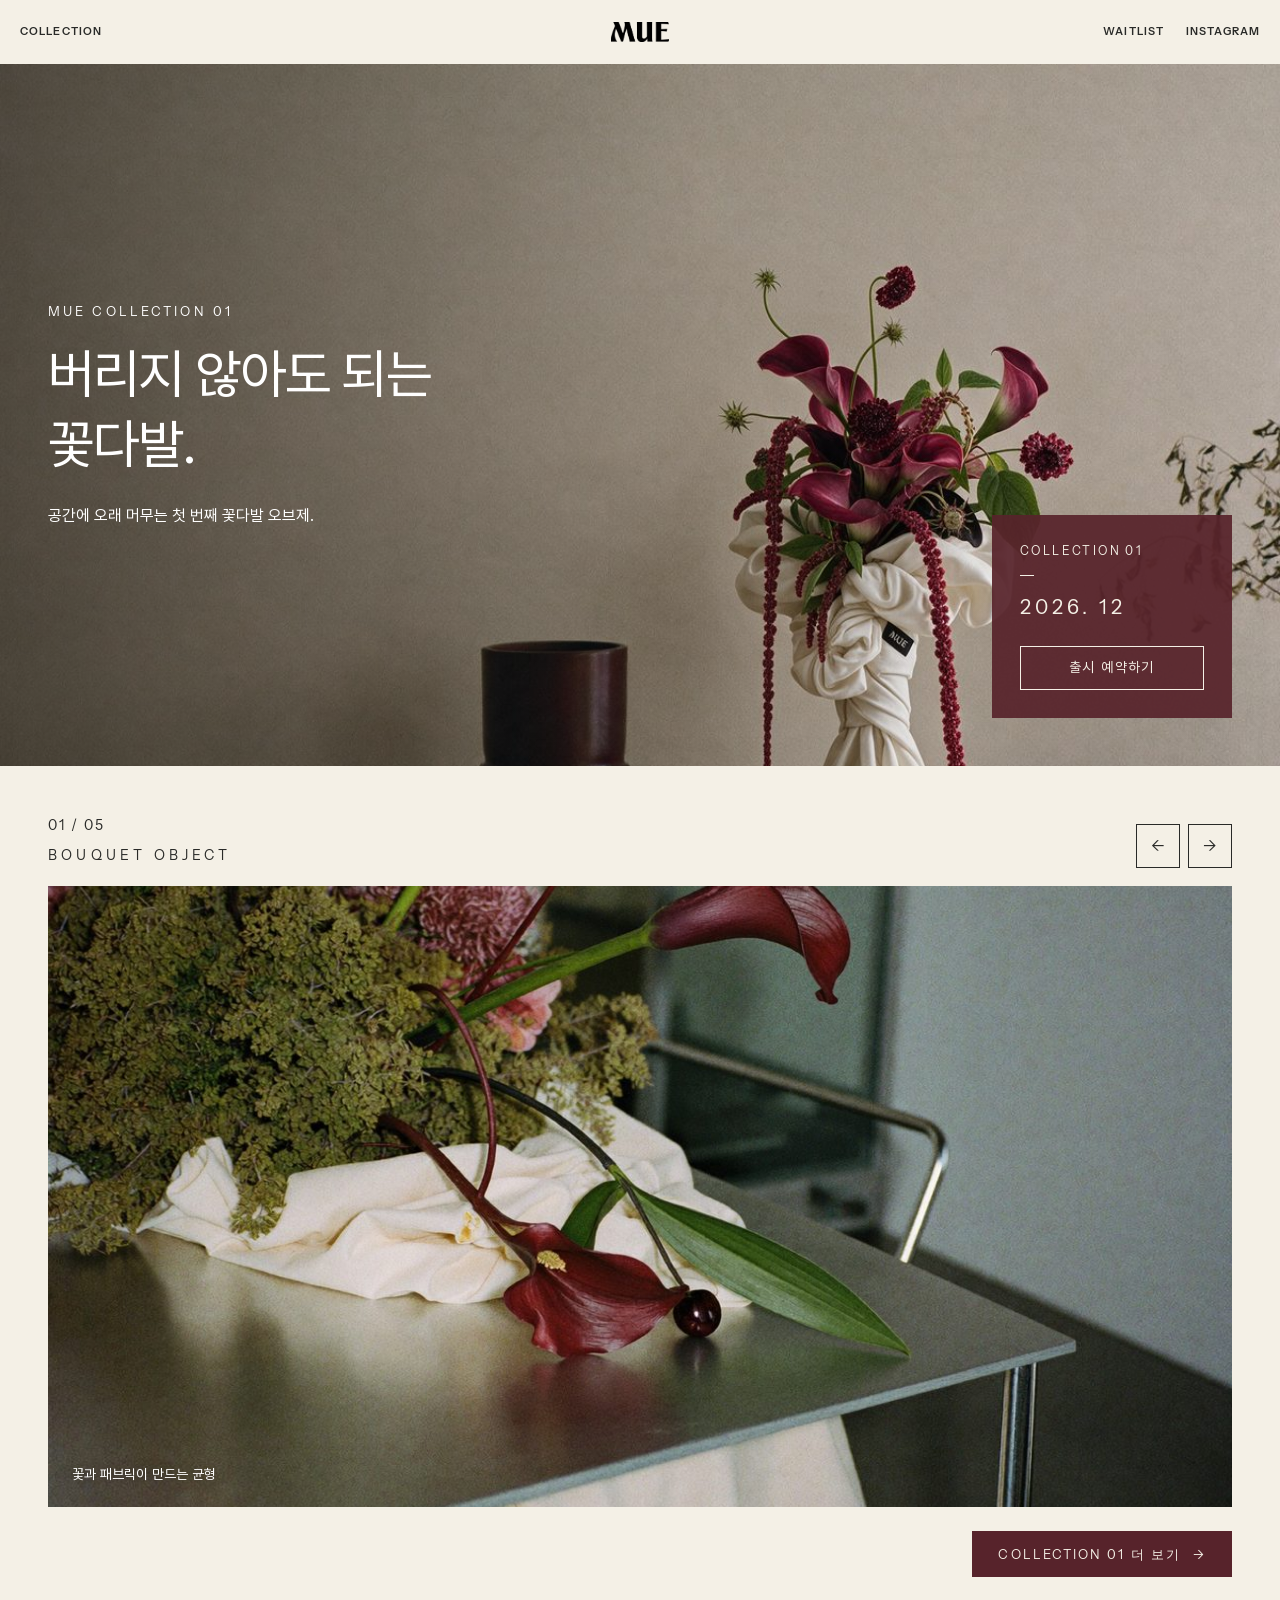
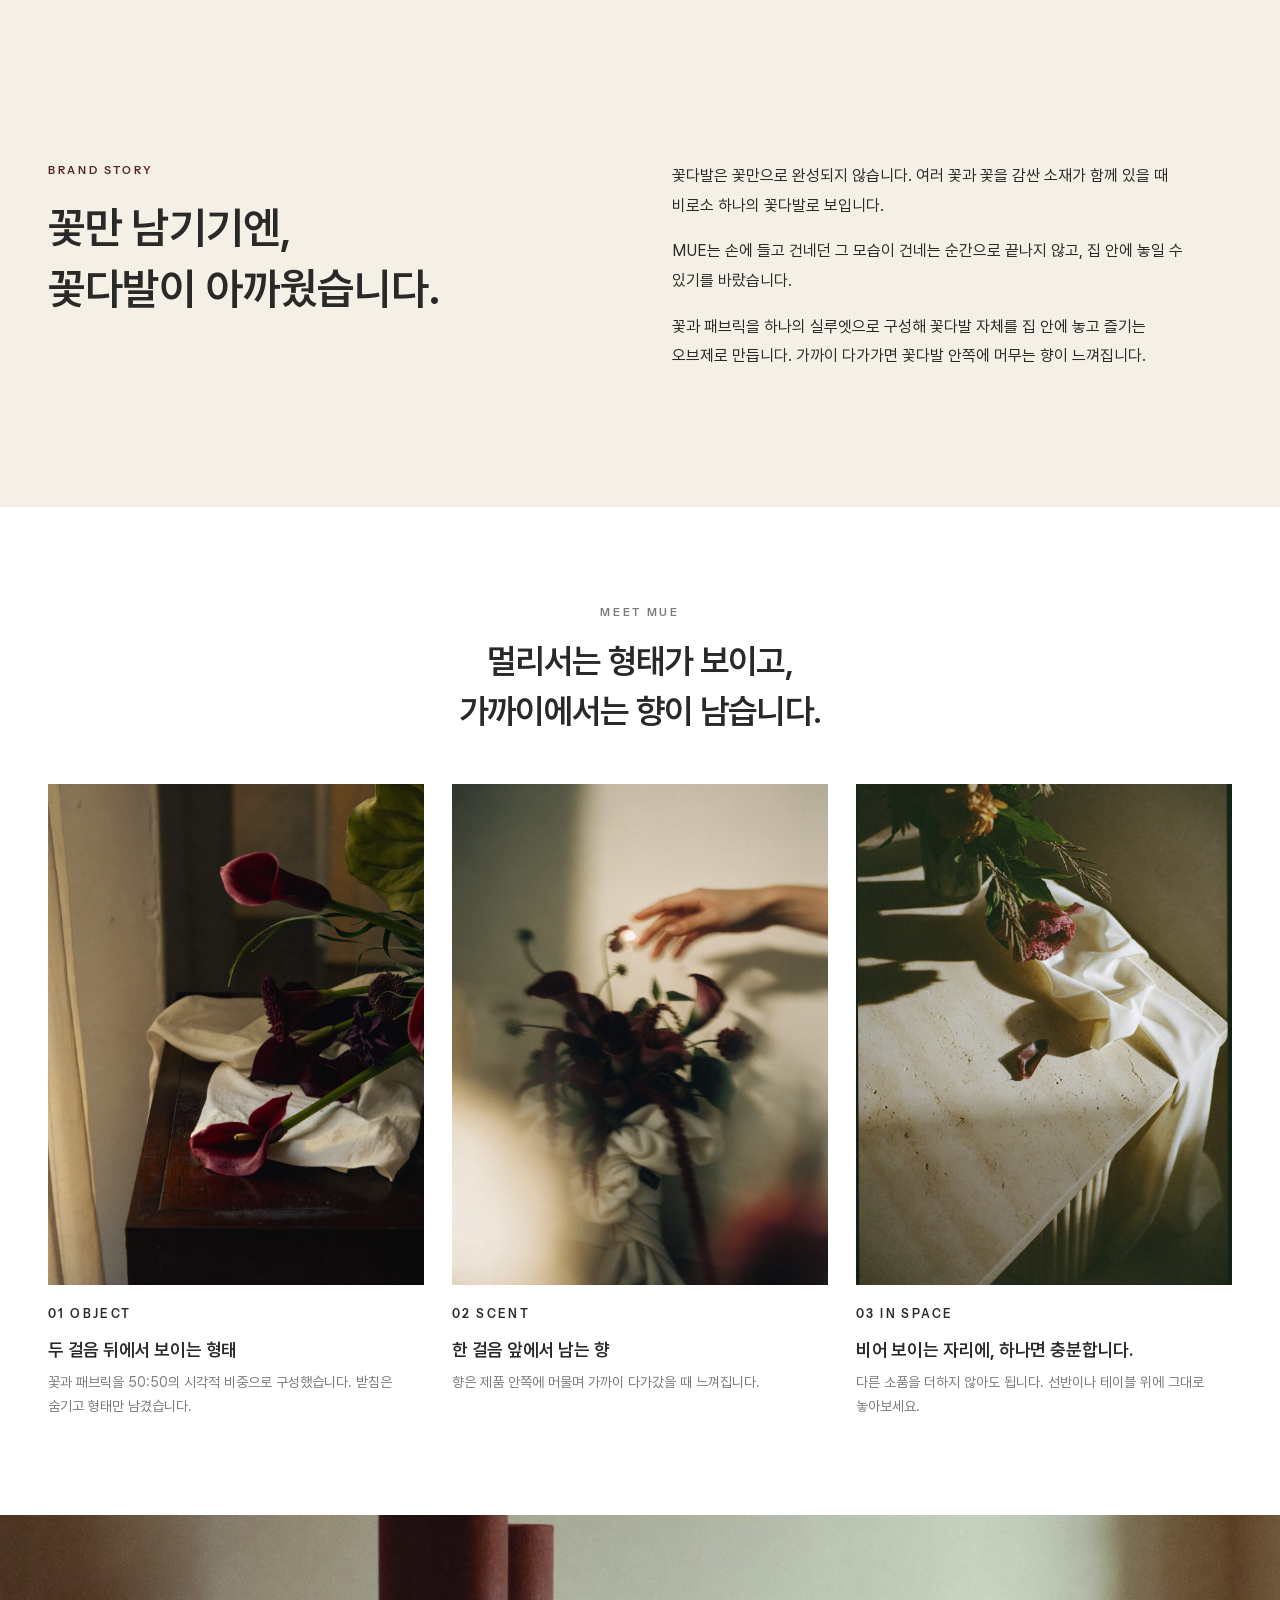
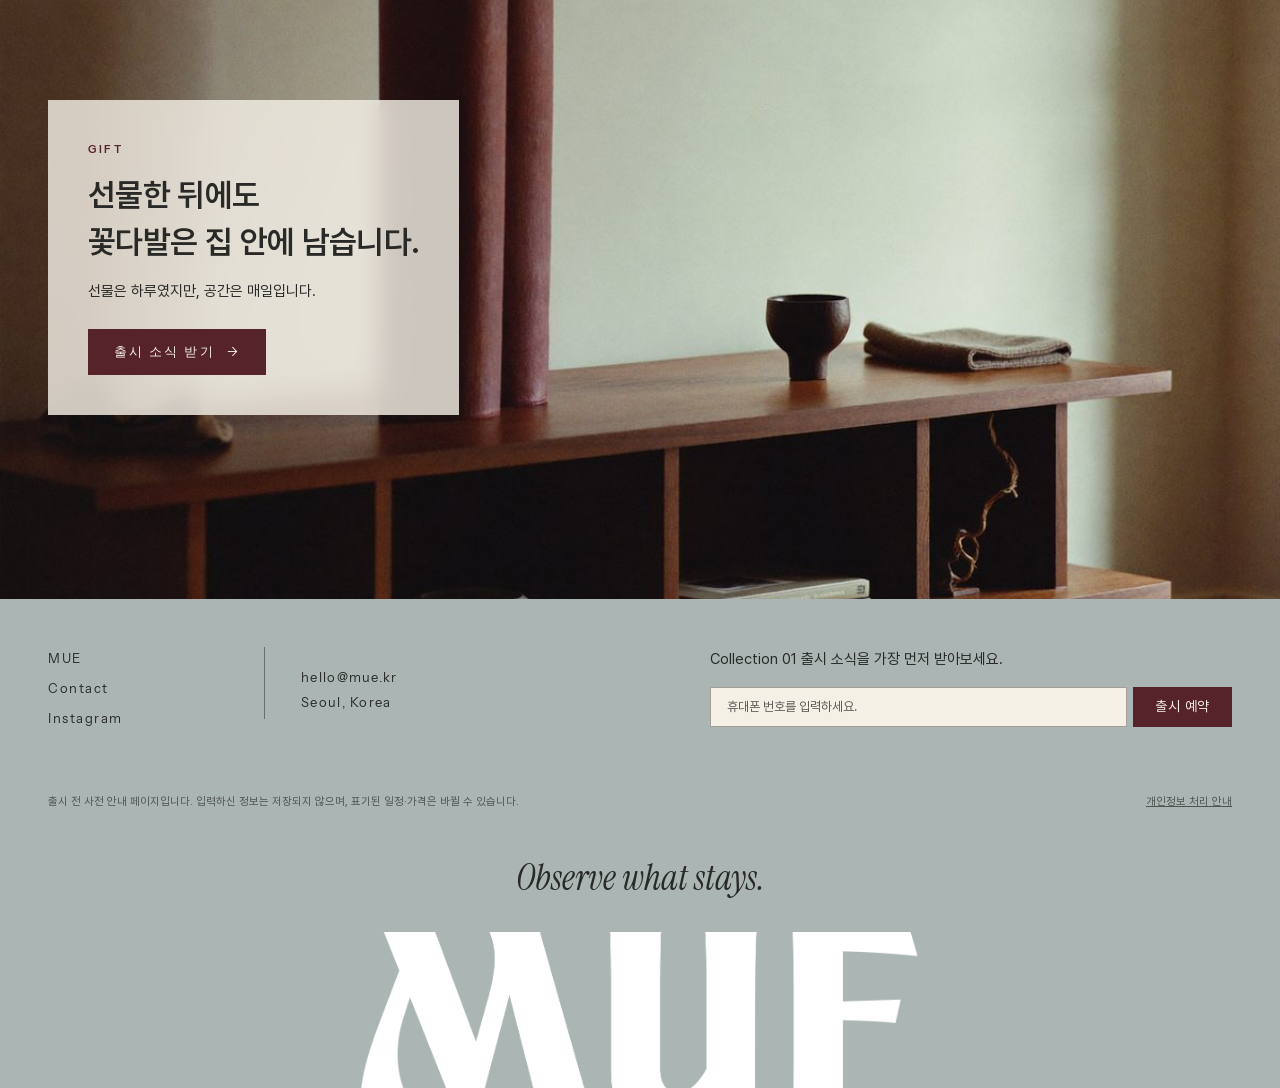
==== index.html @ 1f2057c5 "Publish MUE Collection 01 website" ====
<!doctype html>
<html lang="ko">
<head>
<meta charset="utf-8">
<meta name="viewport" content="width=device-width, initial-scale=1">
<title>MUE | 버리지 않아도 되는 꽃다발</title>
<meta name="description" content="건네던 꽃다발을, 집 안에 그대로 놓고 즐기세요. 형태와 향이 머무는 홈 오브제 MUE Collection 01, 2026년 12월 출시 예정.">
<meta property="og:title" content="MUE | 버리지 않아도 되는 꽃다발">
<meta property="og:description" content="공간에 오래 머무는 첫 번째 꽃다발 오브제. MUE Collection 01 출시 알림을 받아보세요.">
<meta property="og:image" content="assets/img/hero.jpg">
<meta property="og:type" content="website">
<link rel="icon" href="assets/img/logo-ink.png">
<script src="assets/js/config.js"></script>
<link rel="stylesheet" href="assets/fonts/fonts.css">
<link rel="stylesheet" href="assets/css/style.css">
</head>
<body>
<header class="hd">
  <nav class="l"><a href="product.html" data-cta="header_collection">COLLECTION</a></nav>
  <a class="wordmark" href="index.html" aria-label="MUE 홈"><img src="assets/img/logo-ink.png" alt="MUE"></a>
  <nav class="r"><a class="hide-m" href="waitlist.html" data-cta="header_waitlist">WAITLIST</a><a href="https://www.instagram.com/mue.objects/" target="_blank" rel="noopener noreferrer" data-cta="header_instagram">INSTAGRAM</a></nav>
</header>

<main>
  <!-- 01 HERO: 참고 이미지 상단 그대로 (왼쪽 문구 + 오른쪽 와인색 출시 카드) -->
  <section class="home-hero" id="detail">
    <img src="assets/img/hero.jpg" alt="원목 선반 위에 놓인 MUE 꽃다발 오브제">
    <div class="copy">
      <span class="en">MUE COLLECTION 01</span>
      <h1>버리지 않아도 되는<br>꽃다발.</h1>
      <p>공간에 오래 머무는 첫 번째 꽃다발 오브제.</p>
    </div>
    <aside class="wait-card">
      <span class="en">COLLECTION 01</span>
      <span class="dash"></span>
      <p class="date">2026. 12</p>
      <a class="btn-line" href="waitlist.html" data-cta="hero_waitlist">출시 예약하기</a>
    </aside>
  </section>

  <!-- 02 01/05 BOUQUET OBJECT: 참고 이미지의 큰 가로 이미지 + 번호를 5장 넘김으로 -->
  <section class="slider" aria-label="MUE Collection 01 이미지">
    <div class="top">
      <div>
        <p class="count"><span id="sl-now">01</span> / 05</p>
        <p class="name" id="sl-name">BOUQUET OBJECT</p>
      </div>
      <div class="arrows">
        <button type="button" id="sl-prev" aria-label="이전 이미지">←</button>
        <button type="button" id="sl-next" aria-label="다음 이미지">→</button>
      </div>
    </div>
    <div class="slides" id="slides">
      <figure data-name="BOUQUET OBJECT"><img src="assets/img/alt-detail.jpg" alt="패브릭 위에 놓인 꽃다발 오브제" loading="lazy"><figcaption>꽃과 패브릭이 만드는 균형</figcaption></figure>
      <figure data-name="FABRIC"><img src="assets/img/fabric-closeup.jpg" alt="묶인 아이보리 패브릭 클로즈업" loading="lazy"><figcaption>패브릭의 결을 가까이에서</figcaption></figure>
      <figure data-name="SCENT"><img src="assets/img/scent.jpg" alt="꽃다발 오브제로 손을 뻗는 모습" loading="lazy"><figcaption>한 걸음 앞에서 남는 향</figcaption></figure>
      <figure data-name="IN SPACE"><img src="assets/img/mood-window.jpg" alt="창가 콘솔 위 오브제" loading="lazy"><figcaption>창가에 머무는 꽃다발</figcaption></figure>
      <figure data-name="HELD"><img src="assets/img/held-scale.jpg" alt="MUE 꽃다발을 안고 있는 사람" loading="lazy"><figcaption>손에 들던 꽃다발이 집 안에 머뭅니다</figcaption></figure>
    </div>
    <div class="more"><a class="btn-wine" href="product.html" data-cta="slider_more">COLLECTION 01 더 보기 <span aria-hidden="true">→</span></a></div>
  </section>

  <!-- 03 브랜드 스토리 (MUE_Copy_Bank 3. 브랜드 스토리) -->
  <section class="story-sec">
    <div class="rv">
      <span class="en">BRAND STORY</span>
      <h2>꽃만 남기기엔,<br>꽃다발이 아까웠습니다.</h2>
    </div>
    <div class="rv">
      <p>꽃다발은 꽃만으로 완성되지 않습니다. 여러 꽃과 꽃을 감싼 소재가 함께 있을 때 비로소 하나의 꽃다발로 보입니다.</p>
      <p>MUE는 손에 들고 건네던 그 모습이 건네는 순간으로 끝나지 않고, 집 안에 놓일 수 있기를 바랐습니다.</p>
      <p>꽃과 패브릭을 하나의 실루엣으로 구성해 꽃다발 자체를 집 안에 놓고 즐기는 오브제로 만듭니다. 가까이 다가가면 꽃다발 안쪽에 머무는 향이 느껴집니다.</p>
    </div>
  </section>

  <!-- 04 제품 경험: Fumum 3장 이미지 줄 (Copy_Bank 4. 제품 경험 / 5. 구조 / 6. 공간) -->
  <section class="trio" id="spec">
    <div class="head rv">
      <span class="en">MEET MUE</span>
      <h2>멀리서는 형태가 보이고,<br>가까이에서는 향이 남습니다.</h2>
    </div>
    <div class="grid">
      <figure class="rv"><img src="assets/img/flower-fabric.jpg" alt="원목 테이블 위 꽃과 패브릭" loading="lazy"><figcaption><span class="en">01 OBJECT</span><h3>두 걸음 뒤에서 보이는 형태</h3><p>꽃과 패브릭을 50:50의 시각적 비중으로 구성했습니다. 받침은 숨기고 형태만 남겼습니다.</p></figcaption></figure>
      <figure class="rv"><img src="assets/img/motion.jpg" alt="꽃다발 위로 손을 뻗는 흐릿한 장면" loading="lazy"><figcaption><span class="en">02 SCENT</span><h3>한 걸음 앞에서 남는 향</h3><p>향은 제품 안쪽에 머물며 가까이 다가갔을 때 느껴집니다.</p></figcaption></figure>
      <figure class="rv"><img src="assets/img/material-story.jpg" alt="석재 테이블 위 패브릭과 꽃잎" loading="lazy"><figcaption><span class="en">03 IN SPACE</span><h3>비어 보이는 자리에, 하나면 충분합니다.</h3><p>다른 소품을 더하지 않아도 됩니다. 선반이나 테이블 위에 그대로 놓아보세요.</p></figcaption></figure>
    </div>
  </section>

  <!-- 05 선물 (Copy_Bank 7. 선물 메시지) -->
  <section class="gift">
    <img src="assets/img/mood-interior.jpg" alt="원목 선반이 놓인 조용한 방" loading="lazy">
    <div class="txt rv">
      <span class="en">GIFT</span>
      <h2>선물한 뒤에도<br>꽃다발은 집 안에 남습니다.</h2>
      <p>선물은 하루였지만, 공간은 매일입니다.</p>
      <a class="btn-wine" href="waitlist.html" data-cta="gift_waitlist">출시 소식 받기 <span aria-hidden="true">→</span></a>
    </div>
  </section>
</main>

<!-- 하단: 참고 이미지의 회청색 띠 + 큰 로고 -->
<footer class="ft2">
  <div class="row">
    <ul>
      <li>MUE</li>
      <li><a href="mailto:hello@mue.kr" data-todo="email">Contact</a></li>
      <li><a href="https://www.instagram.com/mue.objects/" target="_blank" rel="noopener noreferrer" data-cta="footer_instagram">Instagram</a></li>
    </ul>
    <span class="vr" aria-hidden="true"></span>
    <p class="info">hello@mue.kr<br>Seoul, Korea</p>
    <div class="sub" id="apply">
      <p>Collection 01 출시 소식을 가장 먼저 받아보세요.</p>
      <form data-form="home_footer" novalidate>
        <input class="input" type="tel" inputmode="numeric" autocomplete="off" placeholder="휴대폰 번호를 입력하세요." aria-label="휴대폰 번호" data-phone data-required data-label="휴대폰 번호">
        <button class="btn-wine" type="submit" data-cta="home_footer_submit">출시 예약</button>
      </form>
      <p class="err" role="alert"></p>
    </div>
  </div>
  <div class="legal">
    <span>출시 전 사전 안내 페이지입니다. 입력하신 정보는 저장되지 않으며, 표기된 일정·가격은 바뀔 수 있습니다.</span>
    <a href="#" data-privacy-open>개인정보 처리 안내</a>
  </div>
  <p class="motto">Observe what stays.</p>
  <div class="giant"><img src="assets/img/logo-white.png" alt=""></div>
</footer>

<div class="modal" id="privacy-modal" role="dialog" aria-modal="true" aria-labelledby="privacy-title" aria-hidden="true">
  <div class="modal-box">
    <span class="badge">개인정보 미수집 · 즉시 파기</span>
    <h2 id="privacy-title">개인정보 처리 안내</h2>
    <ol>
      <li><strong>입력하신 정보는 저장하지 않습니다.</strong> 서버, 데이터베이스, 스프레드시트, 이메일, 외부 서비스 어디로도 전송되지 않습니다.</li>
      <li>입력값은 이 화면에만 잠시 머물며, 완료 버튼을 누르는 <strong>즉시 지워집니다.</strong> 쿠키나 브라우저 저장소에도 남지 않습니다.</li>
      <li>방문 수, 버튼 클릭 같은 익명 방문 통계를 분석 도구로 집계할 수 있습니다. 이 통계에는 입력하신 연락처가 포함되지 않습니다.</li>
    </ol>
    <label><input type="checkbox" id="privacy-agree"> 위 내용을 확인했으며, 입력값이 저장되지 않고 즉시 지워진다는 점에 동의합니다.</label>
    <div class="modal-actions">
      <button type="button" class="cancel" id="privacy-cancel">닫기</button>
      <button type="button" class="ok" id="privacy-ok" disabled>확인했습니다</button>
    </div>
  </div>
</div>

<script src="assets/js/main.js"></script>
<script>
/* 01 / 05 넘김 */
(function () {
  var box = document.getElementById('slides'); if (!box) return;
  var figs = box.querySelectorAll('figure'), now = document.getElementById('sl-now'), name = document.getElementById('sl-name');
  function idx() { return Math.round(box.scrollLeft / box.clientWidth); }
  function go(i) { i = (i + figs.length) % figs.length; box.scrollTo({ left: i * box.clientWidth, behavior: 'smooth' }); }
  box.addEventListener('scroll', function () {
    var i = Math.min(figs.length - 1, idx());
    now.textContent = String(i + 1).padStart(2, '0');
    name.textContent = figs[i].getAttribute('data-name');
  }, { passive: true });
  document.getElementById('sl-prev').addEventListener('click', function () { go(idx() - 1); });
  document.getElementById('sl-next').addEventListener('click', function () { go(idx() + 1); if (window.gtag) gtag('event', 'slider_next', { slide: idx() + 2 }); });
})();
</script>
</body>
</html>
---- assets/fonts/fonts.css ----
@font-face {
  font-family: "Instrument Sans";
  src: url("./web/InstrumentSans-Regular.woff2") format("woff2");
  font-style: normal;
  font-weight: 400;
  font-display: swap;
}

@font-face {
  font-family: "Instrument Sans";
  src: url("./web/InstrumentSans-SemiBold.woff2") format("woff2");
  font-style: normal;
  font-weight: 600;
  font-display: swap;
}

@font-face {
  font-family: "Instrument Serif";
  src: url("./web/InstrumentSerif-Italic.woff2") format("woff2");
  font-style: italic;
  font-weight: 400;
  font-display: swap;
}

@font-face {
  font-family: "Pretendard";
  src: url("./web/Pretendard-Regular.woff2") format("woff2");
  font-style: normal;
  font-weight: 400;
  font-display: swap;
}

@font-face {
  font-family: "Pretendard";
  src: url("./web/Pretendard-SemiBold.woff2") format("woff2");
  font-style: normal;
  font-weight: 600;
  font-display: swap;
}

@font-face {
  font-family: "Pretendard";
  src: url("./web/Pretendard-Bold.woff2") format("woff2");
  font-style: normal;
  font-weight: 700;
  font-display: swap;
}

:root {
  --font-en-sans: "Instrument Sans", sans-serif;
  --font-en-serif: "Instrument Serif", serif;
  --font-ko: "Pretendard", sans-serif;
}

/* Recommended role mapping */
.heading-en {
  font-family: var(--font-en-sans);
  font-weight: 600;
}

.heading-ko {
  font-family: var(--font-ko);
  font-weight: 700;
}

.body-en {
  font-family: var(--font-en-sans);
  font-weight: 400;
}

.body-ko {
  font-family: var(--font-ko);
  font-weight: 400;
}

.accent-en {
  font-family: var(--font-en-serif);
  font-style: italic;
  font-weight: 400;
}

.accent-ko {
  font-family: var(--font-ko);
  font-weight: 600;
}
---- assets/css/style.css ----
/* MUE — Collection 01
   색·글꼴은 여기 :root 한 곳에서만 바꿉니다. (Figma 변수 이름 그대로)
   글꼴 파일은 학생이 보낸 MUE_Web_Font_Package 그대로 assets/fonts/ 에 있고, 각 HTML이 fonts.css를 먼저 불러옵니다.
   역할: 영문 제목 Instrument Sans 600 / 한글 제목 Pretendard 700 / 본문 Pretendard 400 / 강조 Instrument Serif Italic */

:root {
  --mue-wrap-ivory: #f4f0e6;
  --mue-ink: #292a28;
  --mue-ribbon-orange: #e8672e;
  --mue-veil-lilac: #c9c1d8;
  --mue-white: #ffffff;
  /* 메인·리드 참고 이미지 색 */
  --mue-wine: #57232b;
  --mue-mist: #aab5b4;
  --mue-sage: #9da386;
  --mue-line: rgba(41, 42, 40, .18);
  --mue-muted: rgba(41, 42, 40, .62);

  --f-en: "Instrument Sans", "Helvetica Neue", Arial, sans-serif;
  --f-serif: "Instrument Serif", Georgia, serif;
  --f-ko: "Pretendard", "Apple SD Gothic Neo", sans-serif;
}

*, *::before, *::after { box-sizing: border-box; }
html { -webkit-text-size-adjust: 100%; scroll-behavior: smooth; }
body {
  margin: 0;
  background: var(--mue-wrap-ivory);
  color: var(--mue-ink);
  font-family: var(--f-ko);
  font-size: 15px;
  line-height: 1.7;
  word-break: keep-all;
  -webkit-font-smoothing: antialiased;
}
img { display: block; max-width: 100%; }
a { color: inherit; }
button { font: inherit; }
p, h1, h2, h3 { margin: 0; }

.en { font-family: var(--f-en); font-weight: 600; letter-spacing: .1em; text-transform: uppercase; }
.eyebrow { font-family: var(--f-en); font-weight: 600; font-size: 11px; letter-spacing: .12em; text-transform: uppercase; color: var(--mue-ribbon-orange); }
.idx { font-family: var(--f-serif); font-style: italic; font-size: 64px; line-height: 1.06; color: var(--mue-ribbon-orange); }

/* ---------- header ---------- */
.hd {
  position: sticky; top: 0; z-index: 30;
  display: grid; grid-template-columns: 1fr auto 1fr; align-items: center;
  height: 64px; padding: 0 20px;
  background: var(--mue-wrap-ivory);
  border-bottom: 1px solid transparent;
  transition: border-color .2s;
}
.hd.scrolled { border-color: var(--mue-line); }
.hd .l, .hd .r { font-family: var(--f-en); font-weight: 600; font-size: 11px; letter-spacing: .1em; text-transform: uppercase; display: flex; gap: 22px; }
.hd .r { justify-content: flex-end; }
.hd a { text-decoration: none; }
.hd a:hover { color: var(--mue-ribbon-orange); }
.wordmark { font-family: var(--f-en); font-weight: 600; font-size: 22px; letter-spacing: -.02em; text-decoration: none; }
.wordmark img { height: 20px; width: auto; }
.hd .menu-btn { background: none; border: 0; padding: 0; cursor: pointer; font-family: var(--f-en); font-weight: 600; font-size: 11px; letter-spacing: .1em; color: inherit; }
.drawer { display: none; }

/* ---------- buttons ---------- */
.btn {
  display: inline-flex; align-items: center; justify-content: center;
  height: 54px; padding: 0 28px; border: 0; cursor: pointer;
  background: var(--mue-ribbon-orange); color: var(--mue-white);
  font-family: var(--f-ko); font-weight: 700; font-size: 15px; text-decoration: none;
  transition: background .2s;
}
.btn:hover { background: #d4561f; }
.btn.block { width: 100%; }
.btn.ink { background: var(--mue-ink); }
.btn.ink:hover { background: #000; }
.link-u { font-family: var(--f-en); font-weight: 600; font-size: 11px; letter-spacing: .12em; text-transform: uppercase; text-decoration: none; border-bottom: 1px solid currentColor; padding-bottom: 3px; }
.link-u:hover { color: var(--mue-ribbon-orange); }
.note { font-size: 11px; color: var(--mue-muted); }

/* =========================================================
   HOME (index.html) — 학생 참고 이미지(01_메인_홈_참고이미지) 구성 그대로
   + 레퍼런스: Fumum(이미지 위 대기 카드, 3장 이미지 줄) / Abel(번호 붙은 가로 넘김, 아래 큰 로고)
   ========================================================= */
.home-hero { position: relative; height: min(78svh, 760px); min-height: 520px; overflow: hidden; background: #8f8578; color: var(--mue-white); }
.home-hero > img { position: absolute; inset: 0; width: 100%; height: 100%; object-fit: cover; object-position: center 38%; }
.home-hero::after { content: ""; position: absolute; inset: 0; background: linear-gradient(90deg, rgba(30,24,20,.5) 0%, rgba(30,24,20,.12) 55%, rgba(30,24,20,0) 100%); }
.home-hero .copy { position: absolute; z-index: 1; left: 48px; top: 50%; transform: translateY(-50%); max-width: 520px; }
.home-hero .copy .en { font-weight: 400; font-size: 13px; letter-spacing: .24em; margin-bottom: 18px; display: block; }
.home-hero h1 { font-weight: 400; font-size: clamp(34px, 4.2vw, 56px); line-height: 1.3; letter-spacing: -.02em; }
.home-hero .copy p { margin-top: 22px; font-size: 16px; }
.wait-card {
  position: absolute; z-index: 1; right: 48px; bottom: 48px; width: 240px;
  padding: 26px 28px 28px; background: rgba(87, 35, 43, .92); color: var(--mue-wrap-ivory);
}
.wait-card .en { font-weight: 400; font-size: 12px; letter-spacing: .2em; display: block; }
.wait-card .dash { display: block; width: 14px; height: 1px; background: currentColor; margin: 14px 0; }
.wait-card .date { font-family: var(--f-en); font-size: 20px; letter-spacing: .2em; margin-bottom: 22px; }
.btn-line { display: flex; align-items: center; justify-content: center; height: 44px; border: 1px solid currentColor; color: inherit; text-decoration: none; font-size: 14px; letter-spacing: .1em; transition: background .2s, color .2s; }
.btn-line:hover { background: var(--mue-wrap-ivory); color: var(--mue-wine); }

.slider { padding: 48px 48px 64px; background: var(--mue-wrap-ivory); }
.slider .top { display: flex; justify-content: space-between; align-items: flex-end; margin-bottom: 18px; }
.slider .count { font-family: var(--f-en); font-size: 14px; letter-spacing: .14em; }
.slider .name { font-family: var(--f-en); font-size: 14px; letter-spacing: .3em; margin-top: 6px; text-transform: uppercase; }
.slider .arrows { display: flex; gap: 8px; }
.slider .arrows button { width: 44px; height: 44px; border: 1px solid var(--mue-ink); background: none; cursor: pointer; font-family: var(--f-en); font-size: 16px; color: var(--mue-ink); }
.slider .arrows button:hover { background: var(--mue-ink); color: var(--mue-wrap-ivory); }
.slides { display: flex; overflow-x: auto; scroll-snap-type: x mandatory; scrollbar-width: none; }
.slides::-webkit-scrollbar { display: none; }
.slides figure { flex: 0 0 100%; margin: 0; scroll-snap-align: start; position: relative; }
.slides img { width: 100%; aspect-ratio: 16/8.4; object-fit: cover; }
.slides figcaption { position: absolute; left: 24px; bottom: 20px; color: var(--mue-white); font-size: 14px; text-shadow: 0 1px 12px rgba(0,0,0,.35); }
.slider .more { display: flex; justify-content: flex-end; margin-top: 24px; }
.btn-wine { display: inline-flex; align-items: center; gap: 12px; height: 46px; padding: 0 26px; background: var(--mue-wine); color: var(--mue-wrap-ivory); text-decoration: none; font-family: var(--f-en); font-size: 13px; letter-spacing: .16em; border: 0; cursor: pointer; }
.btn-wine:hover { background: #3f171d; }

.trio { padding: 96px 48px; background: var(--mue-white); }
.trio .head { text-align: center; margin-bottom: 48px; }
.trio .head .en { font-size: 11px; letter-spacing: .24em; display: block; margin-bottom: 16px; color: var(--mue-muted); }
.trio .head h2 { font-weight: 600; font-size: clamp(24px, 3vw, 34px); line-height: 1.45; letter-spacing: -.02em; }
.trio .grid { display: grid; grid-template-columns: repeat(3, 1fr); gap: 28px; }
.trio figure { margin: 0; }
.trio img { width: 100%; aspect-ratio: 3/4; object-fit: cover; }
.trio figcaption { margin-top: 16px; }
.trio figcaption .en { font-size: 12px; letter-spacing: .2em; }
.trio figcaption p { margin-top: 6px; font-size: 14px; color: var(--mue-muted); }

/* footer (홈·리드 공용) — 참고 이미지의 회청색 띠 + 아래 큰 로고 */
.ft2 { background: var(--mue-mist); color: var(--mue-ink); padding: 48px 48px 0; overflow: hidden; }
.ft2 .row { display: grid; grid-template-columns: 180px 1px 1fr 1.4fr; gap: 36px; align-items: start; }
.ft2 .vr { width: 1px; height: 72px; background: var(--mue-ink); opacity: .5; }
.ft2 ul { list-style: none; margin: 0; padding: 0; display: grid; gap: 8px; font-family: var(--f-en); font-size: 13px; letter-spacing: .12em; }
.ft2 a { text-decoration: none; }
.ft2 a:hover { color: var(--mue-wine); }
.ft2 .info { font-family: var(--f-en); font-size: 13px; letter-spacing: .1em; line-height: 1.9; padding-top: 18px; }
.ft2 .sub p { font-size: 15px; margin-bottom: 14px; }
.ft2 .sub form { display: flex; gap: 6px; }
.ft2 .sub .input { height: 40px; background: var(--mue-wrap-ivory); border-color: rgba(41,42,40,.4); font-size: 13px; }
.ft2 .sub .btn-wine { height: 40px; padding: 0 22px; font-family: var(--f-ko); font-size: 14px; letter-spacing: .04em; flex: 0 0 auto; }
.ft2 .sub .err { margin-top: 6px; }
.ft2 .legal { margin-top: 28px; font-size: 11px; color: rgba(41,42,40,.7); display: flex; justify-content: space-between; gap: 12px; flex-wrap: wrap; }
.ft2 .legal a { text-decoration: underline; }
.ft2 .giant { margin: 24px auto -3.2%; width: min(560px, 62%); }
.ft2 .giant img { width: 100%; height: auto; }

/* ---------- footer ---------- */
.ft { background: var(--mue-ink); color: var(--mue-wrap-ivory); padding: 56px 32px 28px; font-size: 12px; }
.ft .cols { display: grid; grid-template-columns: 2fr 1fr 1fr; gap: 32px; margin-bottom: 44px; }
.ft .brand img { height: 30px; width: auto; margin-bottom: 14px; }
.ft h4 { margin: 0 0 12px; font-family: var(--f-en); font-weight: 600; font-size: 11px; letter-spacing: .12em; text-transform: uppercase; color: rgba(244,240,230,.55); }
.ft ul { list-style: none; margin: 0; padding: 0; display: grid; gap: 8px; }
.ft a { text-decoration: none; }
.ft a:hover { color: var(--mue-ribbon-orange); }
.ft .legal { border-top: 1px solid rgba(244,240,230,.18); padding-top: 18px; display: flex; justify-content: space-between; gap: 16px; flex-wrap: wrap; color: rgba(244,240,230,.6); font-size: 11px; }

/* =========================================================
   PRODUCT DETAIL (product.html) — Figma "MUE Collection 01 / Mobile Detail / v2" 그대로
   모바일 390 기준. 데스크톱에서는 가운데 480px 기둥으로 보여 줍니다.
   ========================================================= */
.pdp { max-width: 480px; margin: 0 auto; background: var(--mue-wrap-ivory); box-shadow: 0 0 0 1px var(--mue-line); }
body.pdp-page { background: #e9e5da; }
.pdp .hd { position: sticky; }
.pdp-img { width: 100%; object-fit: cover; }
.pdp-img.h520 { aspect-ratio: 390/520; }
.pdp-img.h500 { aspect-ratio: 390/500; }
.pdp-img.h540 { aspect-ratio: 390/540; }
.pdp section { padding-left: 24px; padding-right: 24px; }
.bg-ivory { background: var(--mue-wrap-ivory); }
.bg-white { background: var(--mue-white); }
.bg-lilac { background: var(--mue-veil-lilac); }

.p-hero { padding-top: 32px; padding-bottom: 48px; display: flex; flex-direction: column; gap: 18px; }
.p-hero .eyebrow { font-size: 12px; letter-spacing: .12em; }
.p-hero h1 { font-weight: 700; font-size: 38px; line-height: 48px; letter-spacing: -.02em; }
.p-hero .copy { font-size: 16px; line-height: 26px; }
.p-hero .release { font-weight: 600; font-size: 13px; }

.p-story { padding-top: 112px; padding-bottom: 120px; display: flex; flex-direction: column; gap: 28px; }
.p-story h2 { font-weight: 700; font-size: 30px; line-height: 42px; letter-spacing: -.02em; }
.p-story p { font-size: 15px; line-height: 26px; }

.p-meet { padding-top: 96px; padding-bottom: 96px; display: flex; flex-direction: column; gap: 22px; }
.p-meet h2 { font-weight: 700; font-size: 28px; line-height: 40px; letter-spacing: -.02em; }
.p-meet .list { font-size: 14px; line-height: 24px; }
.p-meet .list b { display: block; margin-top: 24px; font-weight: 700; }
.p-meet .gal { display: grid; grid-template-columns: 1fr 1fr; }
.p-meet .gal img { width: 100%; object-fit: cover; }
.p-meet .gal .big { grid-column: 1 / -1; aspect-ratio: 342/450; }
.p-meet .gal .sm { aspect-ratio: 171/125; }

.p-chapter { display: flex; flex-direction: column; gap: 24px; padding-top: 96px; padding-bottom: 96px; }
.p-chapter.tall { padding-top: 112px; padding-bottom: 104px; }
.p-chapter .ttl { font-family: var(--f-en); font-weight: 600; font-size: 54px; line-height: 56px; letter-spacing: -.04em; }
.p-chapter .ttl.s48 { font-size: 48px; line-height: 52px; }
.p-chapter h3 { font-weight: 700; font-size: 22px; line-height: 32px; }
.p-chapter h3.lh34 { line-height: 34px; }
.p-chapter p { font-size: 14px; line-height: 24px; }
.p-chapter .idx { font-size: 64px; line-height: 68px; }

.cap-wrap { position: relative; }
.cap {
  position: absolute; right: 24px; bottom: 24px; width: 190px; padding: 16px;
  display: flex; flex-direction: column; gap: 8px;
}
.cap .en { font-size: 10px; letter-spacing: .08em; line-height: 13px; }
.cap p { font-size: 11px; line-height: 18px; }
.cap.dark { background: rgba(41, 42, 40, .82); color: var(--mue-white); gap: 10px; }
.cap.lilac { background: rgba(201, 193, 216, .9); color: var(--mue-ink); }

.p-spaces { padding-top: 72px; padding-bottom: 72px; display: flex; flex-direction: column; gap: 18px; }
.p-spaces .eyebrow { font-size: 10px; }
.p-spaces h2 { font-weight: 700; font-size: 24px; line-height: 34px; }
.p-spaces .body { font-size: 14px; line-height: 23px; }
.swipe { display: flex; gap: 12px; overflow-x: auto; scroll-snap-type: x mandatory; margin-right: -24px; padding-right: 24px; scrollbar-width: none; }
.swipe::-webkit-scrollbar { display: none; }
.swipe .card { flex: 0 0 294px; scroll-snap-align: start; }
.swipe .card img { width: 294px; height: 330px; object-fit: cover; }
.swipe .card p { margin-top: 10px; font-size: 11px; line-height: 17px; }
.swipe-pg { display: flex; justify-content: space-between; font-family: var(--f-en); font-weight: 600; font-size: 10px; letter-spacing: .1em; }

.p-release { padding-top: 96px; padding-bottom: 72px; display: flex; flex-direction: column; gap: 20px; }
.p-release .label { font-family: var(--f-en); font-weight: 600; font-size: 12px; letter-spacing: .12em; }
.p-release .rt { font-family: var(--f-en); font-weight: 600; font-size: 44px; line-height: 48px; letter-spacing: -.04em; }
.p-release .price { font-weight: 700; font-size: 16px; }
.p-release .wl { font-size: 13px; line-height: 22px; }

/* ---------- form (공용) ---------- */
.field { display: flex; flex-direction: column; gap: 6px; }
.field label { font-size: 12px; font-weight: 600; }
.input {
  width: 100%; height: 52px; padding: 0 16px;
  background: var(--mue-wrap-ivory); border: 1px solid var(--mue-ink); border-radius: 0;
  font-family: var(--f-ko); font-size: 14px; color: var(--mue-ink);
}
.input::placeholder { color: var(--mue-ink); opacity: .75; }
select.input { appearance: none; background-image: linear-gradient(45deg, transparent 50%, var(--mue-ink) 50%), linear-gradient(135deg, var(--mue-ink) 50%, transparent 50%); background-position: calc(100% - 20px) 23px, calc(100% - 15px) 23px; background-size: 5px 5px; background-repeat: no-repeat; }
.input:focus { outline: 2px solid var(--mue-ribbon-orange); outline-offset: -2px; }
.chips { display: flex; flex-wrap: wrap; gap: 8px; }
.chips label { cursor: pointer; }
.chips input { position: absolute; opacity: 0; pointer-events: none; }
.chips span { display: inline-block; padding: 9px 14px; border: 1px solid var(--mue-ink); font-size: 13px; }
.chips input:checked + span { background: var(--mue-ink); color: var(--mue-wrap-ivory); }
.chips input:focus-visible + span { outline: 2px solid var(--mue-ribbon-orange); }
.agree { display: flex; gap: 10px; align-items: flex-start; font-size: 12px; line-height: 1.6; }
.agree input { margin-top: 3px; accent-color: var(--mue-ribbon-orange); }
.err { color: #b3261e; font-size: 12px; min-height: 18px; }

/* =========================================================
   LEAD (waitlist.html) — 학생 참고 이미지(02_리드_수집_페이지_참고이미지) 그대로
   ========================================================= */
.lead { text-align: center; padding: 120px 24px 72px; background: var(--mue-wrap-ivory); }
.lead .en.top { font-weight: 400; font-size: 15px; letter-spacing: .34em; display: block; }
.lead h1 { font-family: var(--f-serif); font-style: italic; font-weight: 400; font-size: clamp(64px, 9vw, 112px); line-height: 1; letter-spacing: .02em; margin: 26px 0 30px; }
.lead .rule { width: 58px; height: 2px; background: var(--mue-sage); margin: 0 auto 44px; }
.lead h2 { font-weight: 400; font-size: clamp(22px, 2.6vw, 32px); line-height: 1.45; letter-spacing: -.01em; }
.lead .sub { margin-top: 12px; font-size: clamp(15px, 1.6vw, 19px); }
.lead .box { max-width: 800px; margin: 64px auto 0; border: 1px solid var(--mue-ink); padding: 46px 46px 32px; text-align: left; }
.lead form { display: flex; flex-direction: column; gap: 22px; }
.lead .box .input { height: 64px; font-size: 16px; background: transparent; }
.lead .box .btn { height: 64px; background: var(--mue-wine); font-size: 18px; font-weight: 400; letter-spacing: .14em; }
.lead .box .btn:hover { background: #3f171d; }
.lead .box .opt { display: grid; gap: 10px; }
.lead .box .opt > span { font-size: 13px; font-weight: 600; }
.lead .box .chips span { border-color: rgba(41,42,40,.5); }
.lead .box .chips input:checked + span { background: var(--mue-wine); border-color: var(--mue-wine); }
.lead .box .agree { justify-content: center; }
.lead .box .fine { text-align: center; font-size: 15px; letter-spacing: .02em; }
.lead .box .err { text-align: center; }
.lead-giant { background: var(--mue-wrap-ivory); padding: 56px 20px 0; overflow: hidden; text-align: center; }
.lead-giant .legal-line { font-size: 11px; color: var(--mue-muted); margin-bottom: 40px; }
.lead-giant .legal-line a { text-decoration: underline; }
.lead-giant img { width: min(560px, 60%); margin: 0 auto -3.4%; }

.faq { padding: 96px 32px; background: var(--mue-white); }
.faq .in { max-width: 760px; margin: 0 auto; }
.faq h2 { font-family: var(--f-en); font-weight: 600; font-size: 13px; letter-spacing: .14em; margin-bottom: 24px; }
.faq details { border-top: 1px solid var(--mue-line); padding: 18px 0; }
.faq details:last-child { border-bottom: 1px solid var(--mue-line); }
.faq summary { cursor: pointer; font-weight: 700; font-size: 15px; list-style: none; display: flex; justify-content: space-between; gap: 16px; }
.faq summary::-webkit-details-marker { display: none; }
.faq summary::after { content: "+"; font-family: var(--f-en); font-weight: 400; }
.faq details[open] summary::after { content: "−"; }
.faq details p { margin-top: 10px; font-size: 14px; color: var(--mue-muted); }

/* thanks */
.thanks { min-height: calc(100svh - 64px); display: grid; place-items: center; text-align: center; padding: 64px 24px; background: var(--mue-veil-lilac); }
.thanks h1 { font-family: var(--f-en); font-weight: 600; font-size: clamp(40px, 7vw, 88px); line-height: 1; letter-spacing: -.04em; margin: 14px 0 22px; }
.thanks p { font-size: 15px; margin-bottom: 28px; }
.thanks .row { display: flex; gap: 12px; justify-content: center; flex-wrap: wrap; }

/* ---------- privacy modal ---------- */
.modal { position: fixed; inset: 0; z-index: 100; display: none; align-items: center; justify-content: center; padding: 20px; background: rgba(41, 42, 40, .55); }
.modal.open { display: flex; }
.modal-box { width: min(460px, 100%); max-height: 90vh; overflow: auto; background: var(--mue-wrap-ivory); padding: 28px 24px 22px; }
.modal-box .badge { display: inline-block; padding: 4px 10px; background: var(--mue-ink); color: var(--mue-wrap-ivory); font-size: 11px; font-weight: 700; }
.modal-box h2 { font-size: 20px; margin: 14px 0 12px; }
.modal-box ol { padding-left: 18px; margin: 0 0 18px; font-size: 13px; display: grid; gap: 8px; }
.modal-box label { display: flex; gap: 8px; align-items: flex-start; font-size: 13px; font-weight: 600; }
.modal-actions { display: flex; gap: 8px; margin-top: 18px; }
.modal-actions button { flex: 1; height: 48px; border: 0; cursor: pointer; font-weight: 700; }
.modal-actions .cancel { background: transparent; border: 1px solid var(--mue-ink); color: var(--mue-ink); }
.modal-actions .ok { background: var(--mue-ribbon-orange); color: var(--mue-white); }
.modal-actions .ok:disabled { opacity: .4; cursor: not-allowed; }

/* ---------- reveal ---------- */
.rv { opacity: 0; transform: translateY(18px); transition: opacity .8s ease, transform .8s ease; }
.rv.in { opacity: 1; transform: none; }
@media (prefers-reduced-motion: reduce) { .rv { opacity: 1; transform: none; transition: none; } html { scroll-behavior: auto; } }

/* ---------- mobile ---------- */
@media (max-width: 820px) {
  .hd .l a.hide-m, .hd .r a.hide-m { display: none; }
  .home-hero { height: 86svh; min-height: 560px; }
  .home-hero::after { background: linear-gradient(180deg, rgba(30,24,20,.05) 30%, rgba(30,24,20,.55) 100%); }
  .home-hero > img { object-position: 46% 60%; }
  .home-hero .copy { left: 20px; right: 20px; top: auto; bottom: 150px; transform: none; }
  .home-hero .copy p { font-size: 14px; margin-top: 14px; }
  .wait-card { left: 20px; right: 20px; bottom: 20px; width: auto; padding: 16px 18px; display: grid; grid-template-columns: 1fr auto; align-items: center; gap: 4px 16px; }
  .wait-card .dash { display: none; }
  .wait-card .date { margin: 0; font-size: 16px; grid-row: 2; }
  .wait-card .btn-line { grid-row: 1 / 3; grid-column: 2; padding: 0 16px; }
  .slider { padding: 40px 20px 56px; }
  .slides img { aspect-ratio: 4/5; }
  .slider .more .btn-wine { width: 100%; justify-content: center; }
  .trio { padding: 72px 20px; }
  .trio .grid { grid-template-columns: 1fr; gap: 36px; }
  .ft2 { padding: 40px 20px 0; }
  .ft2 .row { grid-template-columns: 1fr 1fr; gap: 20px; }
  .ft2 .vr { display: none; }
  .ft2 .info { padding-top: 0; }
  .ft2 .sub { grid-column: 1 / -1; }
  .ft2 .giant { width: 86%; }
  .lead { padding: 72px 20px 56px; }
  .lead .en.top { font-size: 12px; letter-spacing: .26em; }
  .lead .box { padding: 24px 18px 22px; margin-top: 44px; }
  .lead .box .input, .lead .box .btn { height: 56px; font-size: 15px; }
  .lead .box .fine { font-size: 13px; }
  .lead-giant img { width: 86%; }
  .faq { padding: 72px 20px; }
}

/* ---------- 메뉴 서랍 (상세페이지 MENU) ---------- */
.drawer.open { display: flex; position: fixed; inset: 64px 0 0; z-index: 29; flex-direction: column; padding: 24px 24px; background: var(--mue-wrap-ivory); }
.pdp .drawer.open { left: 50%; transform: translateX(-50%); width: min(480px, 100%); }
.drawer a { font-family: var(--f-en); font-weight: 600; font-size: 32px; letter-spacing: -.03em; text-decoration: none; padding: 10px 0; border-bottom: 1px solid var(--mue-line); }
.drawer a:hover { color: var(--mue-ribbon-orange); }
.menu-btn { display: inline; }

/* 상세페이지 하단 */
.pfoot { background: var(--mue-ink); color: var(--mue-wrap-ivory); padding: 40px 24px 28px; font-size: 11px; }
.pfoot img { height: 22px; width: auto; margin-bottom: 18px; }
.pfoot nav { display: flex; gap: 18px; font-family: var(--f-en); font-weight: 600; letter-spacing: .1em; font-size: 11px; margin-bottom: 18px; }
.pfoot a { text-decoration: none; }
.pfoot a:hover { color: var(--mue-ribbon-orange); }
.pfoot p { color: rgba(244,240,230,.65); }
.pfoot p a { text-decoration: underline; }

/* 홈: 브랜드 스토리 · 선물 (MUE_Copy_Bank) */
.story-sec { display: grid; grid-template-columns: 1fr 1fr; gap: 64px; padding: 120px 48px; background: var(--mue-wrap-ivory); }
.story-sec .en { font-size: 11px; letter-spacing: .24em; display: block; margin-bottom: 18px; color: var(--mue-wine); }
.story-sec h2 { font-weight: 600; font-size: clamp(28px, 3.4vw, 44px); line-height: 1.4; letter-spacing: -.02em; }
.story-sec p { font-size: 16px; line-height: 1.85; margin-bottom: 16px; max-width: 520px; }
.trio figcaption h3 { margin: 8px 0 6px; font-size: 18px; font-weight: 600; letter-spacing: -.01em; }
.gift { position: relative; min-height: 76svh; display: flex; align-items: center; overflow: hidden; }
.gift > img { position: absolute; inset: 0; width: 100%; height: 100%; object-fit: cover; object-position: center 70%; }
.gift .txt { position: relative; margin-left: 48px; max-width: 460px; padding: 40px; background: rgba(244, 240, 230, .82); -webkit-backdrop-filter: blur(12px); backdrop-filter: blur(12px); }
.gift .en { font-size: 11px; letter-spacing: .24em; display: block; margin-bottom: 14px; color: var(--mue-wine); }
.gift h2 { font-weight: 600; font-size: clamp(24px, 2.6vw, 32px); line-height: 1.45; letter-spacing: -.02em; }
.gift p { margin: 14px 0 24px; font-size: 15px; }
.ft2 .motto { margin-top: 36px; text-align: center; font-family: var(--f-serif); font-style: italic; font-size: clamp(24px, 3vw, 36px); }
@media (max-width: 820px) {
  .story-sec { grid-template-columns: 1fr; gap: 24px; padding: 88px 20px; }
  .gift { min-height: 90svh; align-items: flex-end; }
  .gift .txt { margin: 0 16px 16px; padding: 28px 22px; }
  .gift .btn-wine { width: 100%; justify-content: center; }
}
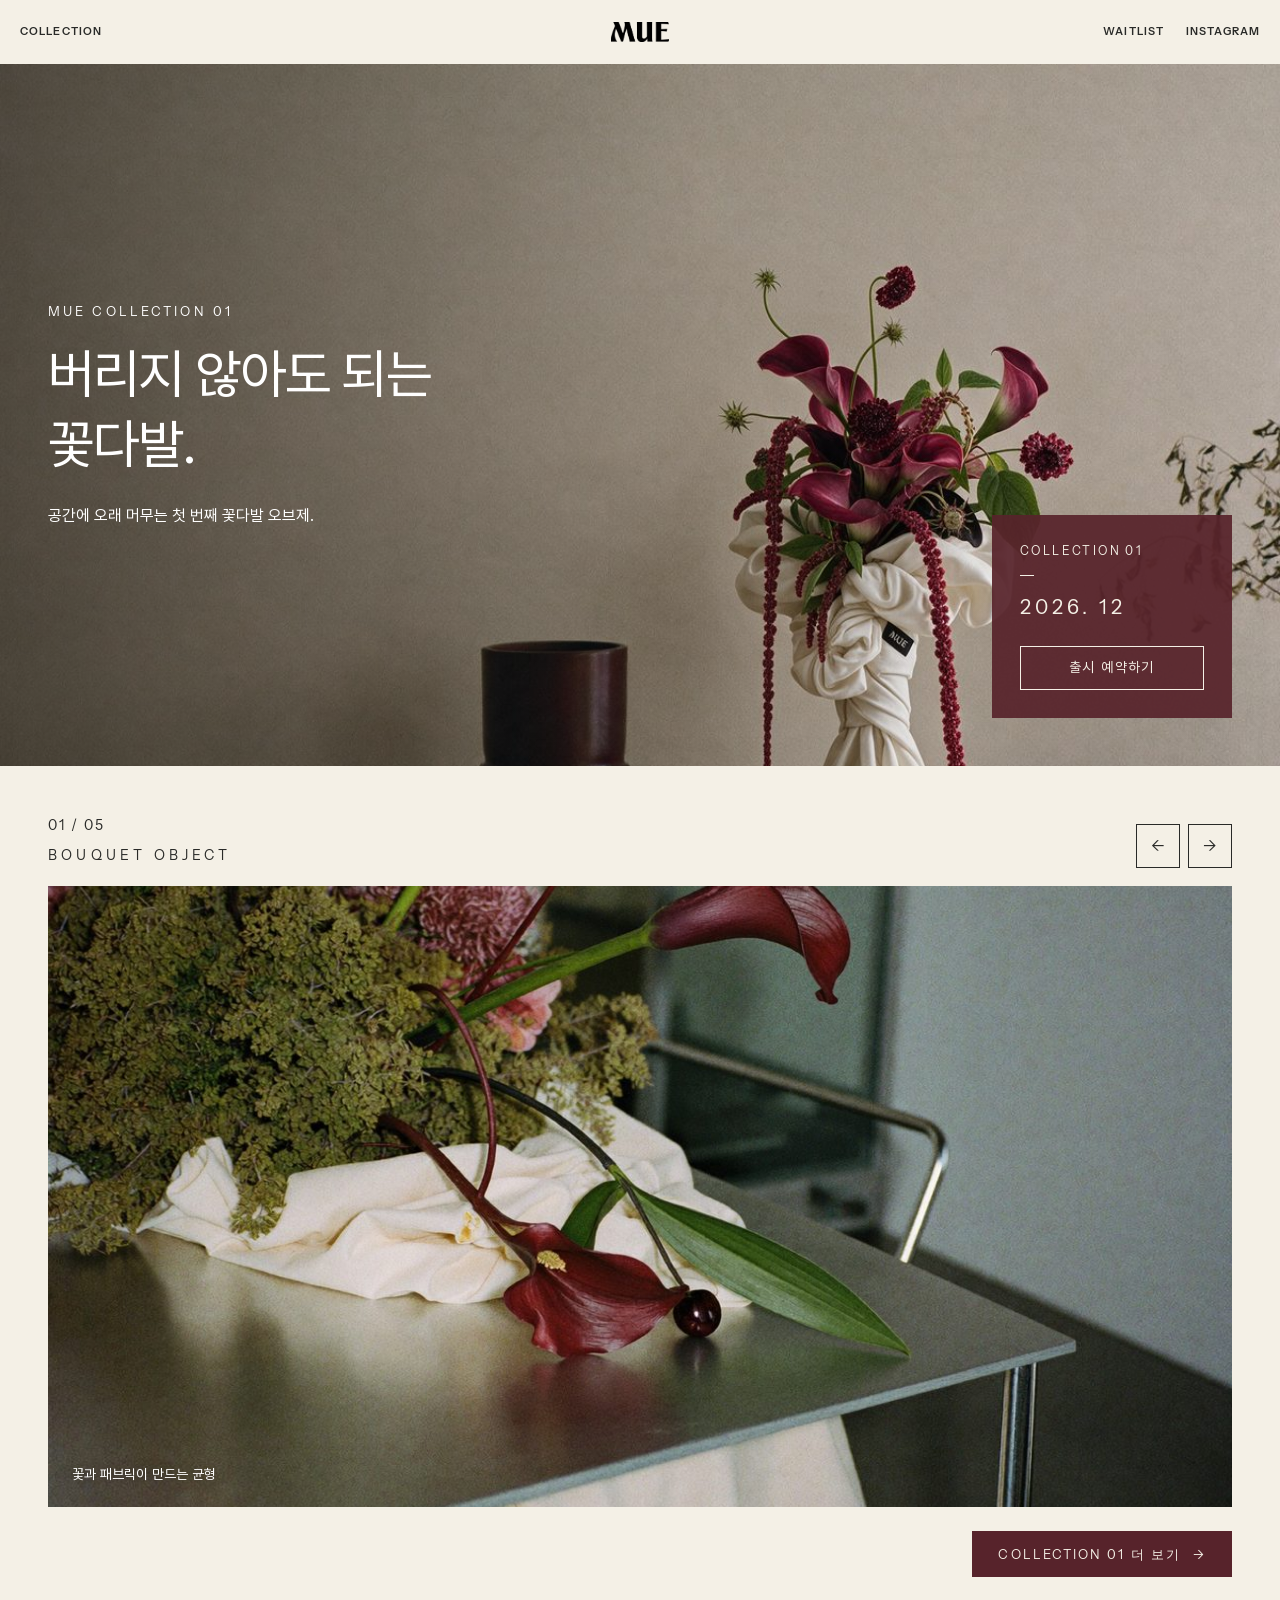
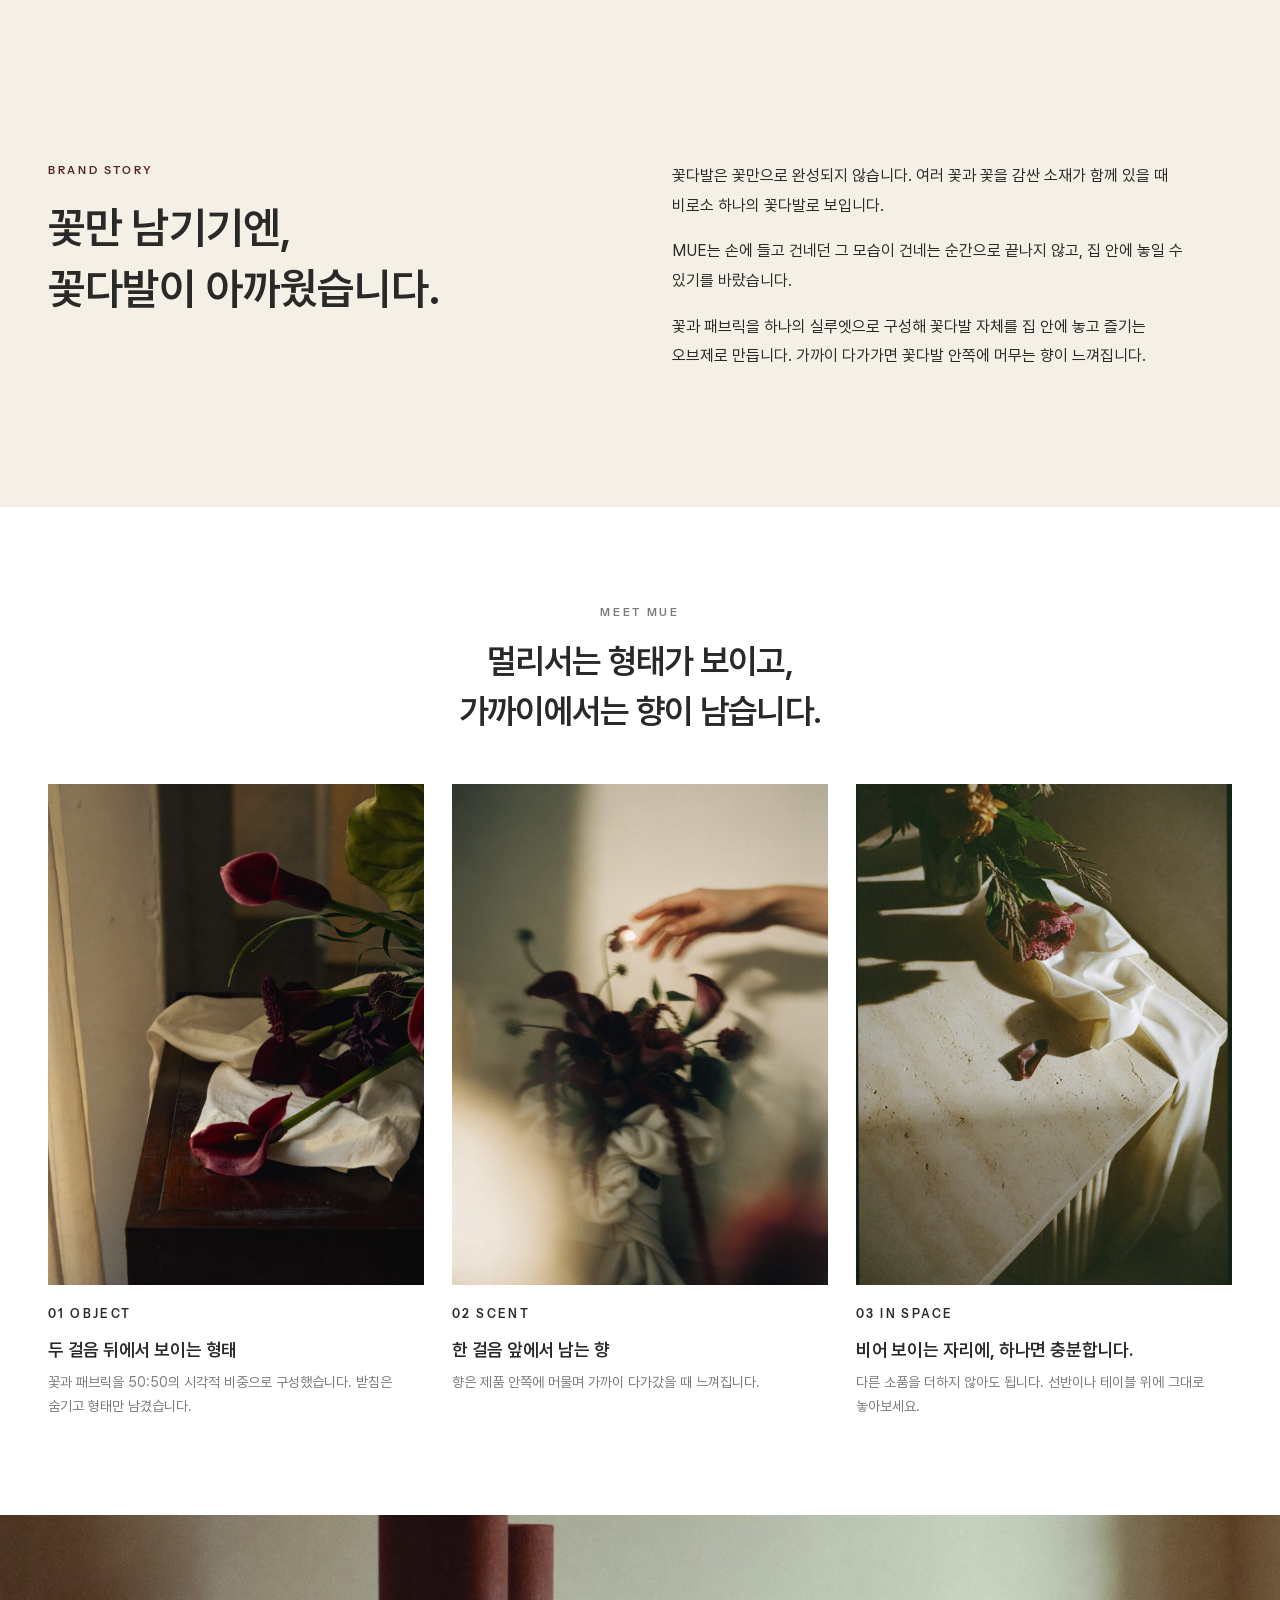
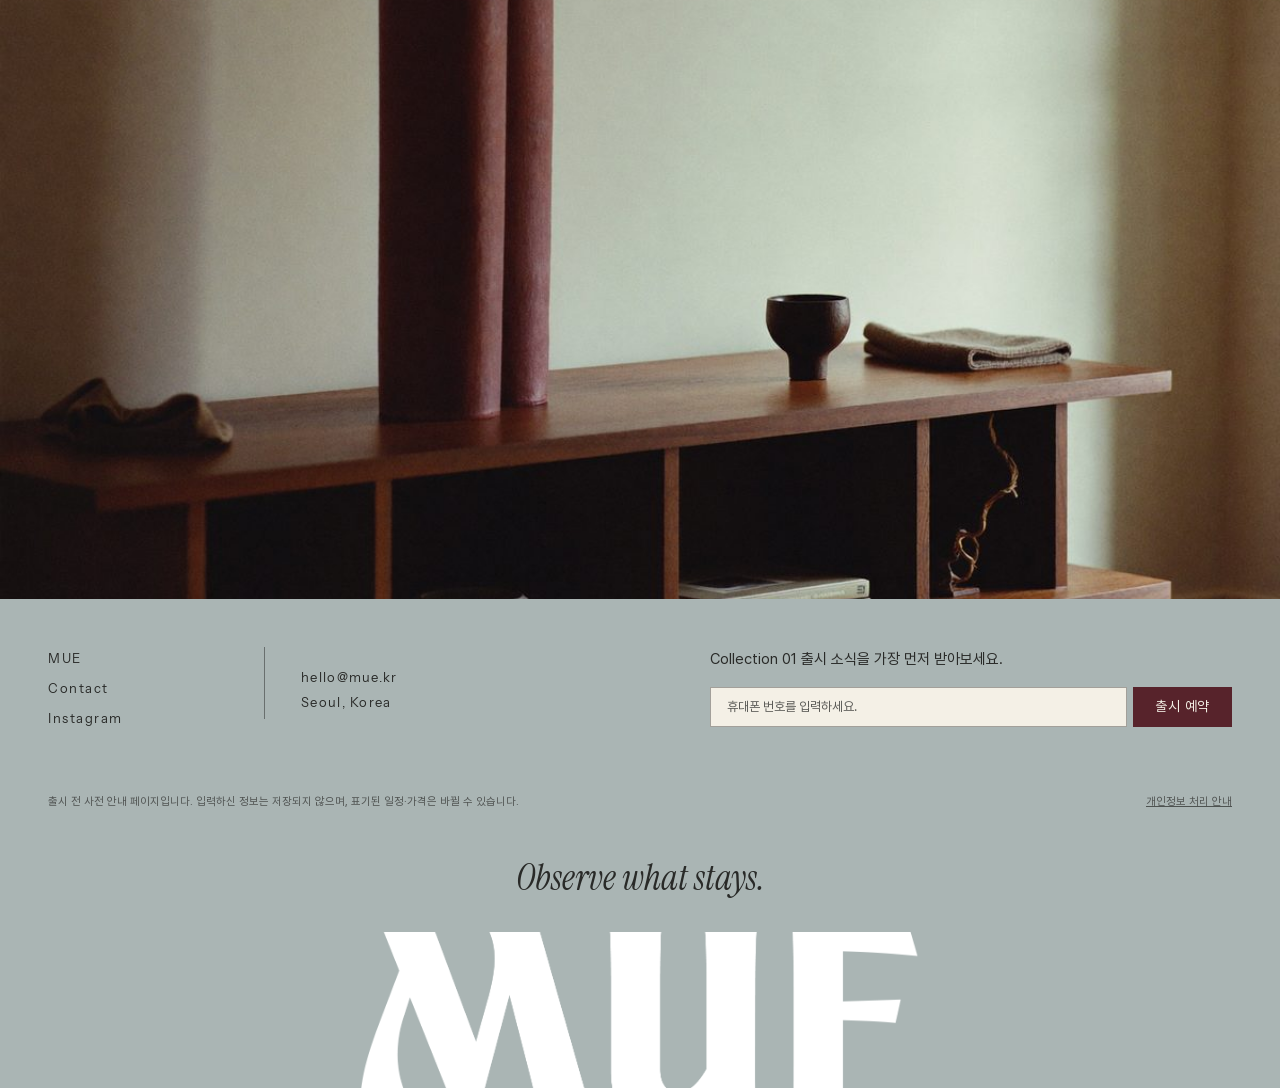
==== commit 4c56d4ab: "Refresh GA4 scripts on index.html" ====
--- a/index.html
+++ b/index.html
@@ -10,7 +10,7 @@
 <meta property="og:image" content="assets/img/hero.jpg">
 <meta property="og:type" content="website">
 <link rel="icon" href="assets/img/logo-ink.png">
-<script src="assets/js/config.js"></script>
+<script src="assets/js/config.js?v=20261106-1432"></script>
 <link rel="stylesheet" href="assets/fonts/fonts.css">
 <link rel="stylesheet" href="assets/css/style.css">
 </head>
@@ -142,7 +142,7 @@
   </div>
 </div>
 
-<script src="assets/js/main.js"></script>
+<script src="assets/js/main.js?v=20261106-1432"></script>
 <script>
 /* 01 / 05 넘김 */
 (function () {
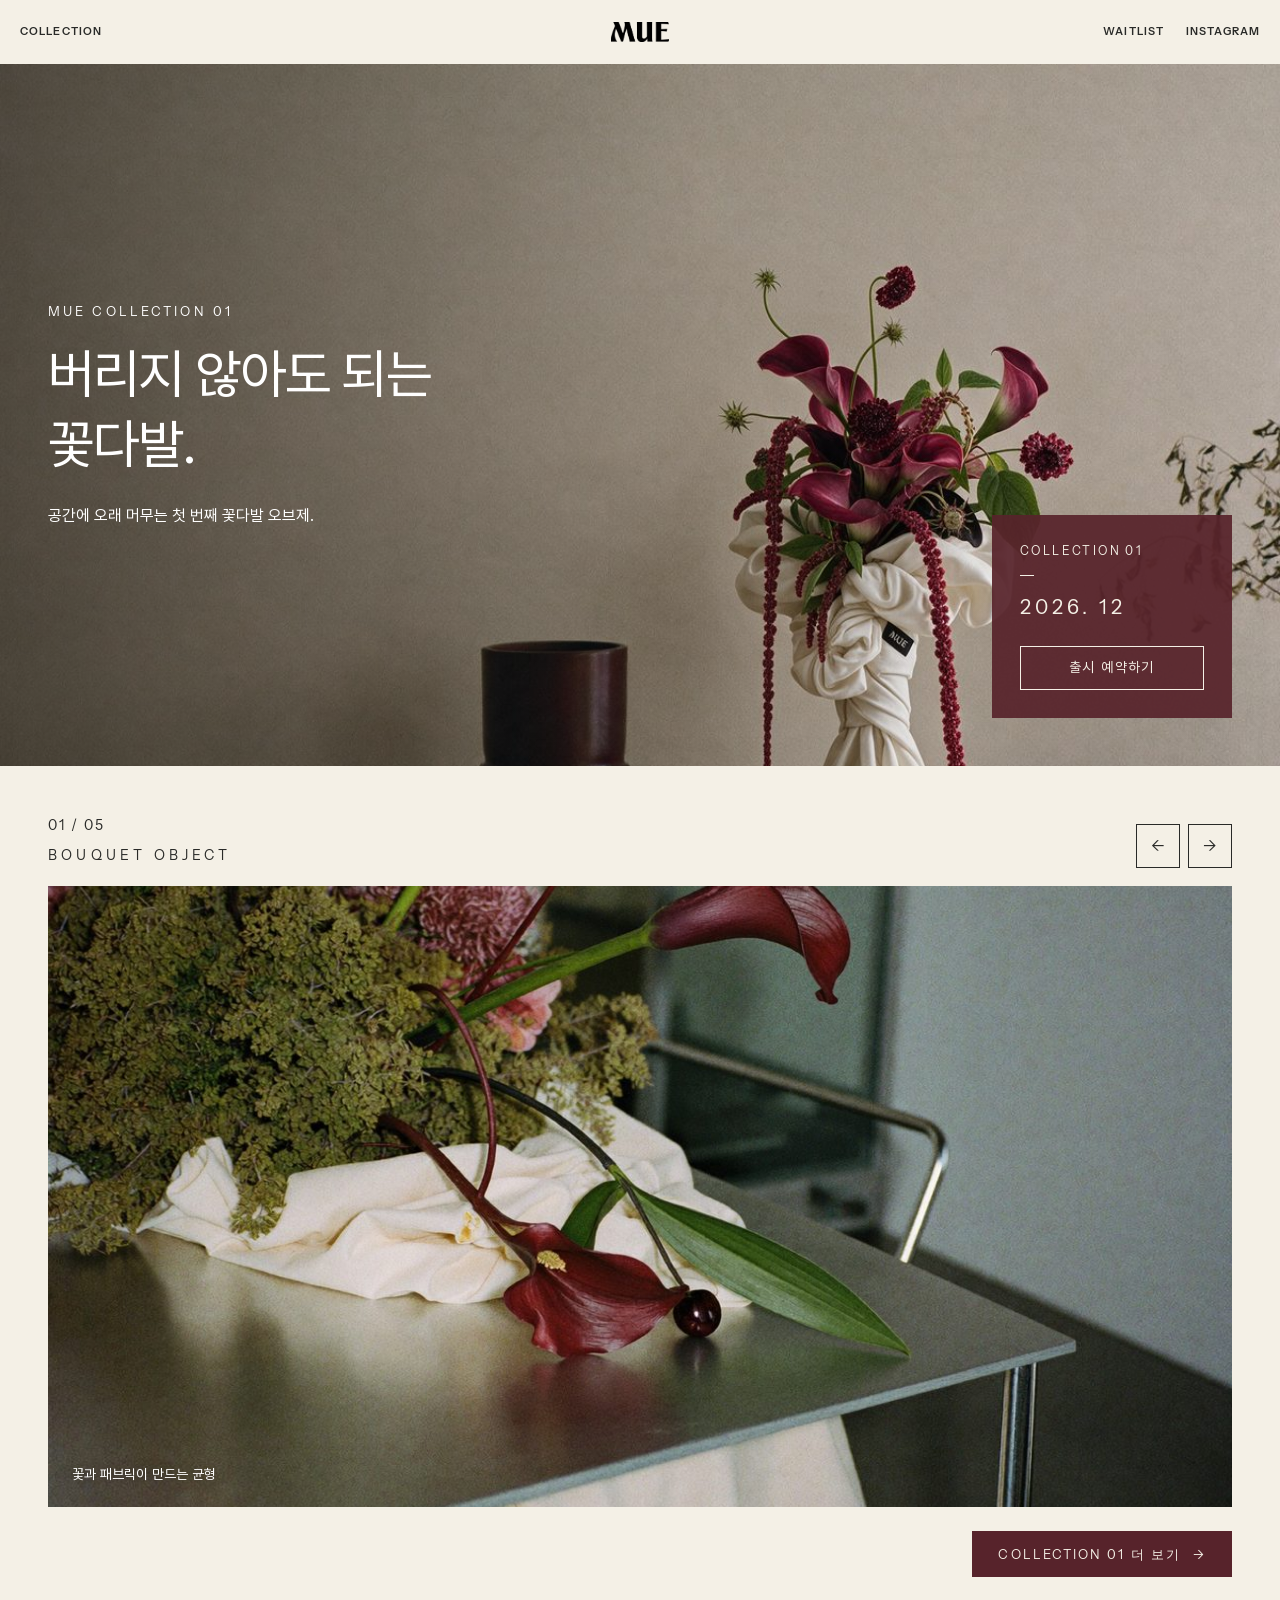
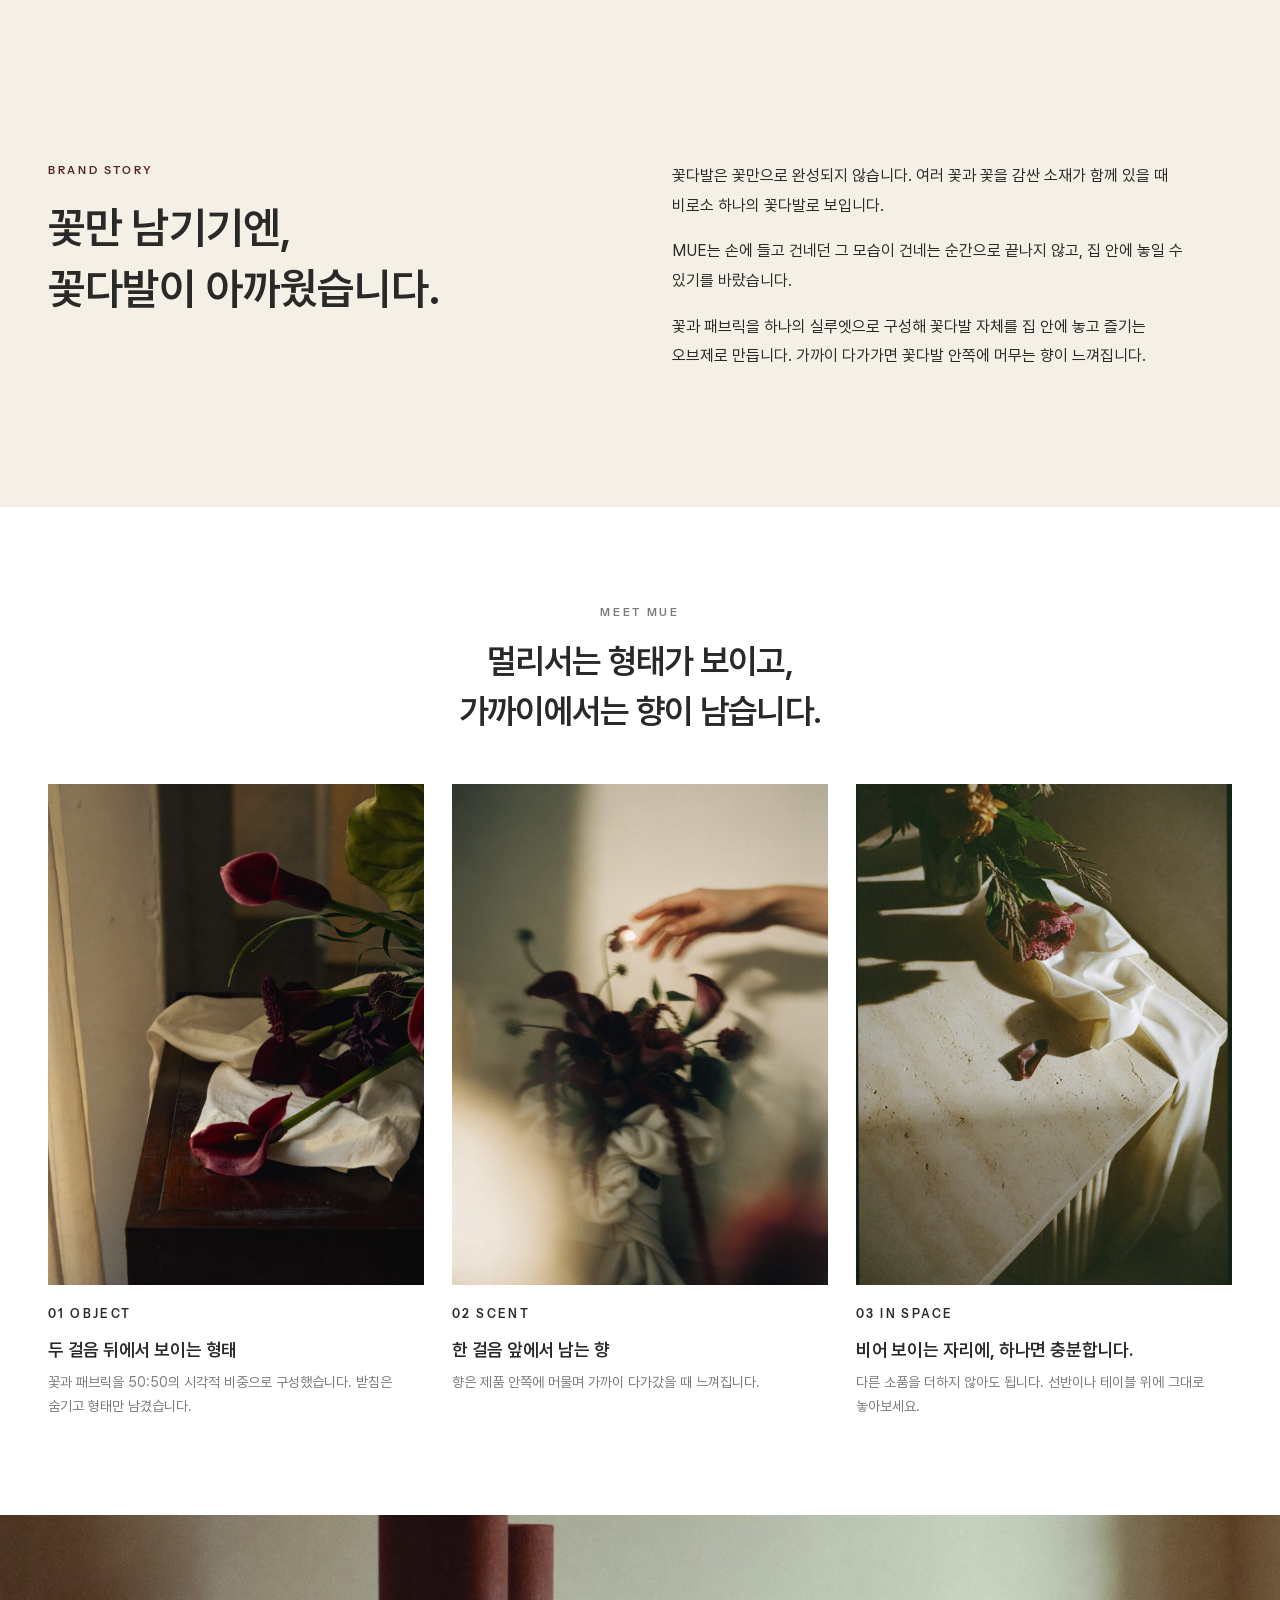
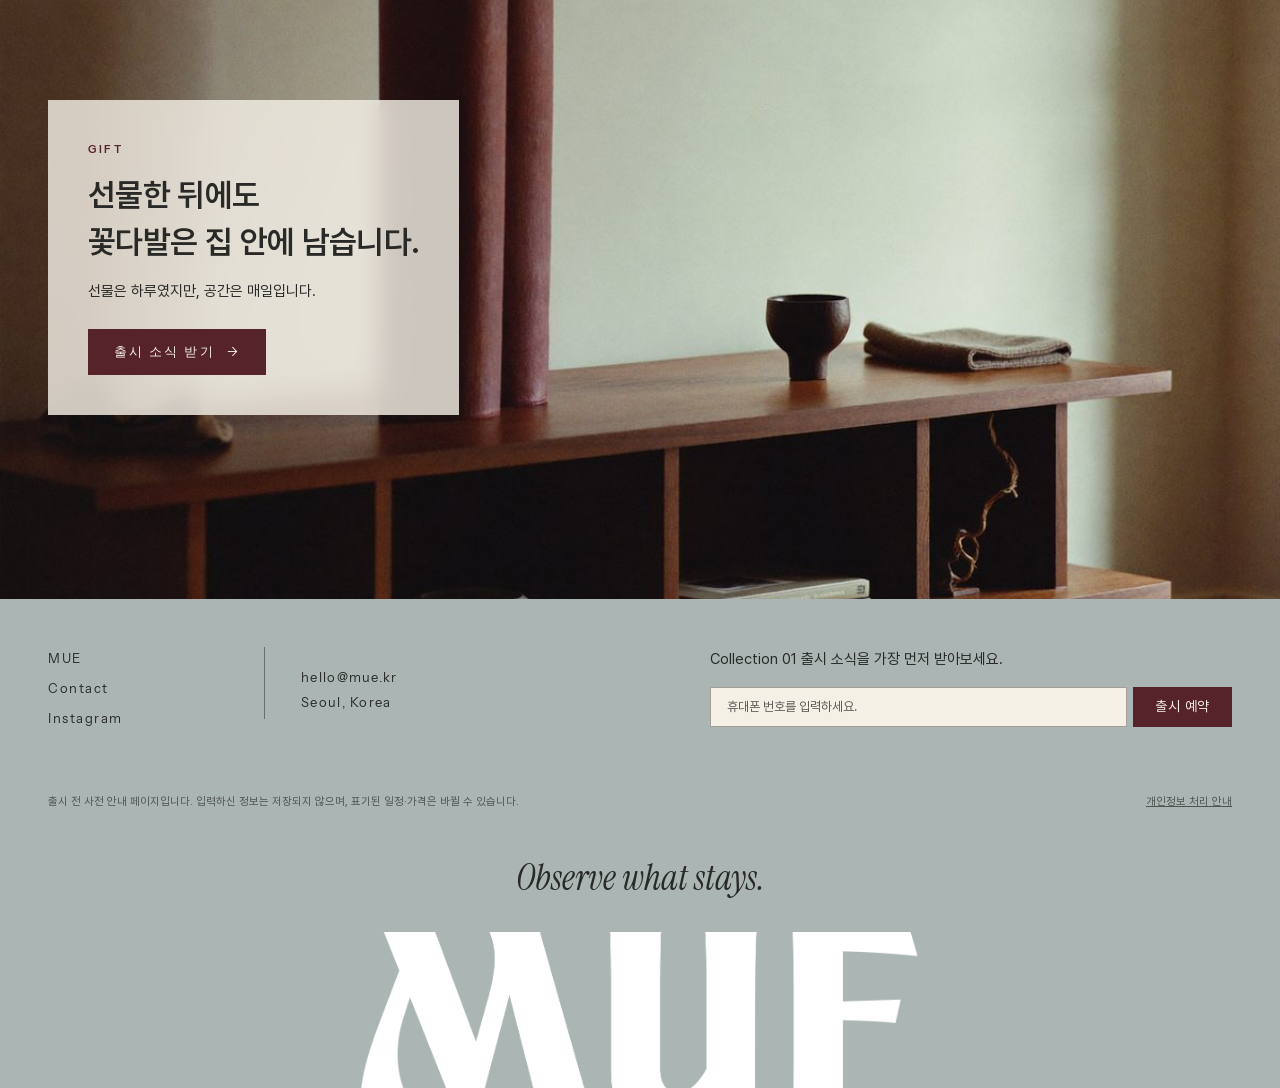
==== commit 22e9806d: "Finalize GA4 debug tracking in index.html" ====
--- a/index.html
+++ b/index.html
@@ -10,7 +10,7 @@
 <meta property="og:image" content="assets/img/hero.jpg">
 <meta property="og:type" content="website">
 <link rel="icon" href="assets/img/logo-ink.png">
-<script src="assets/js/config.js?v=20261106-1432"></script>
+<script src="assets/js/config.js?v=20261106-1436"></script>
 <link rel="stylesheet" href="assets/fonts/fonts.css">
 <link rel="stylesheet" href="assets/css/style.css">
 </head>
@@ -142,7 +142,7 @@
   </div>
 </div>
 
-<script src="assets/js/main.js?v=20261106-1432"></script>
+<script src="assets/js/main.js?v=20261106-1436"></script>
 <script>
 /* 01 / 05 넘김 */
 (function () {
